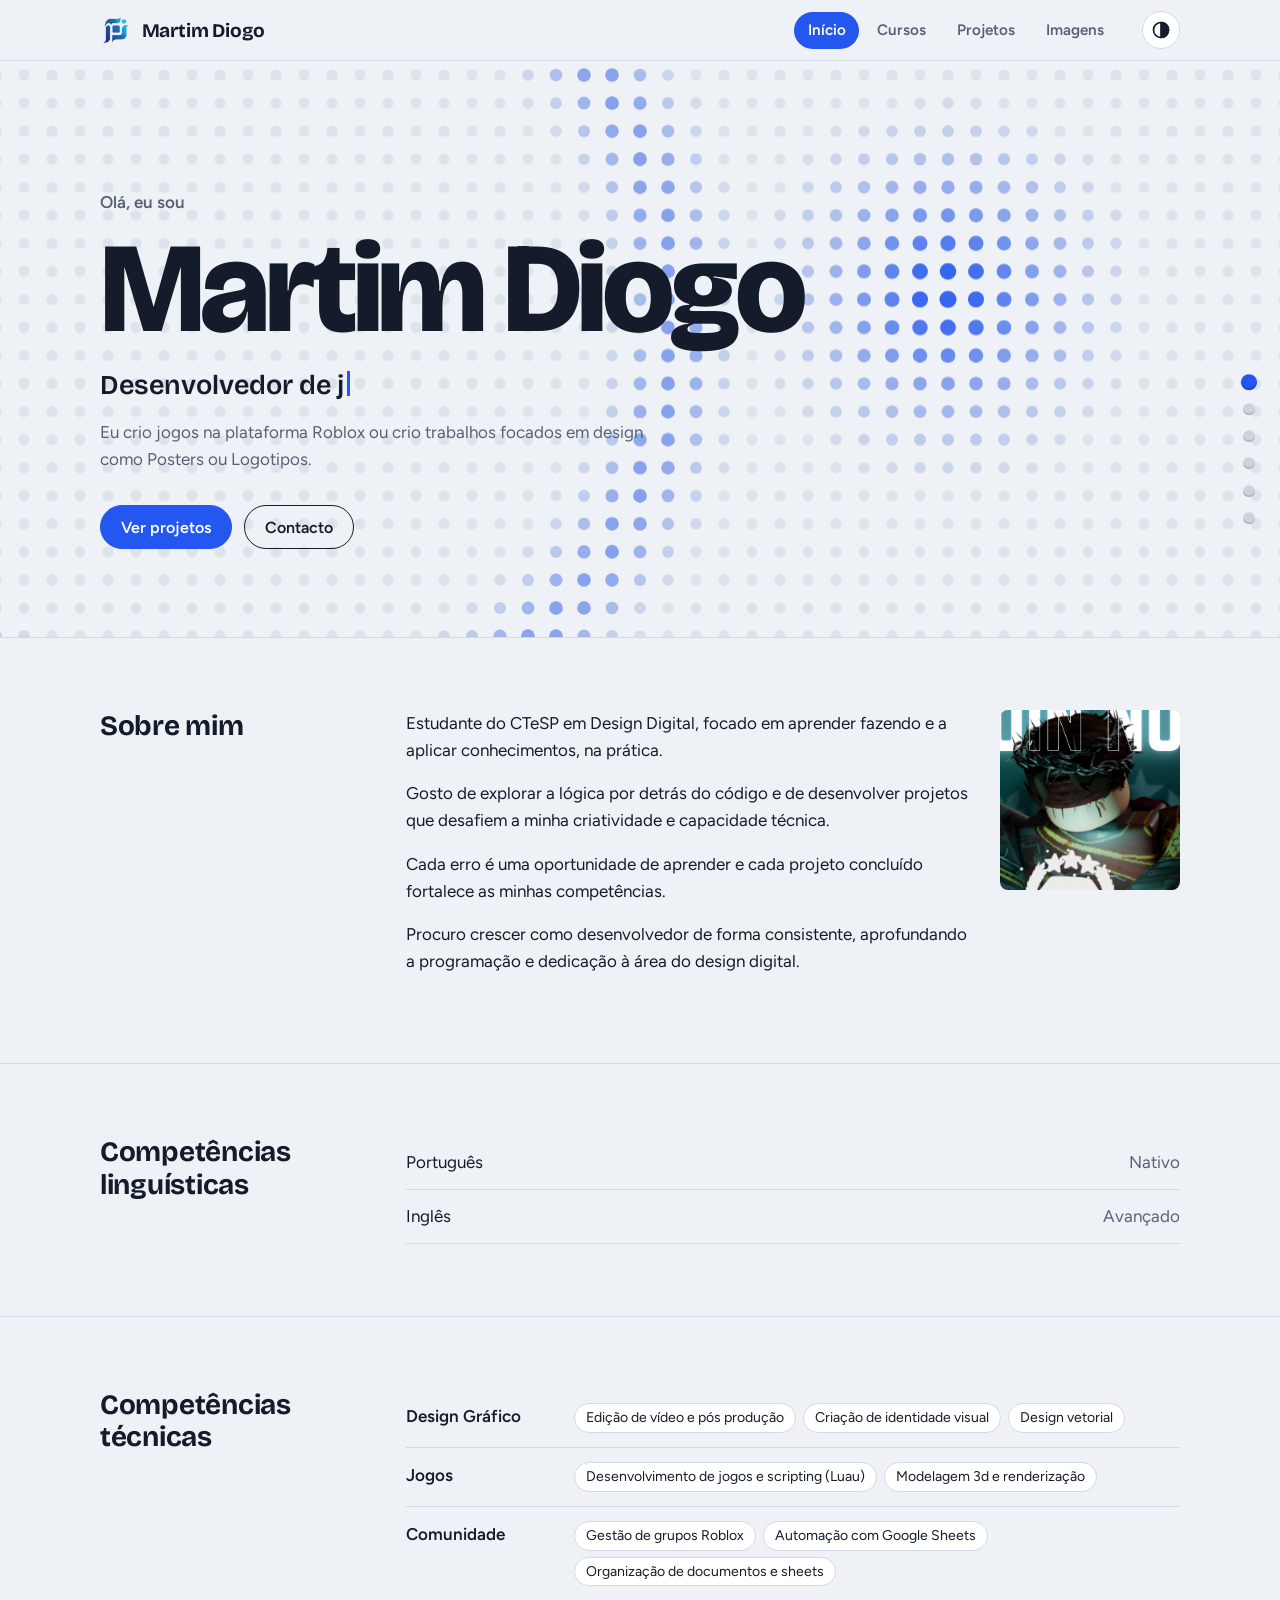
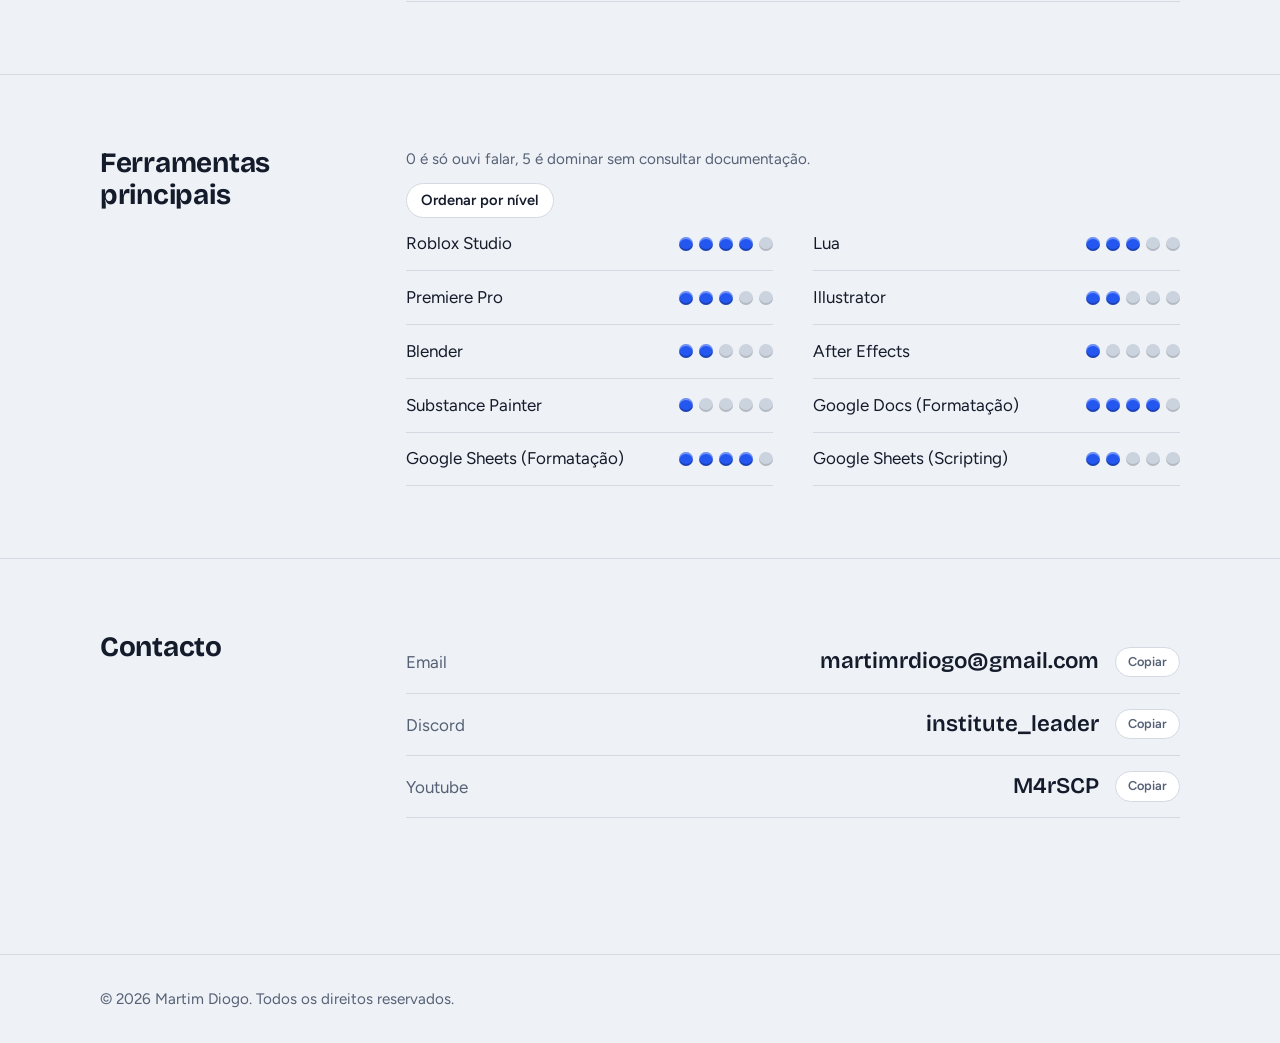
==== index.html @ 1d2f56a7 "first commit" ====
<!DOCTYPE html>
<html lang="pt-PT">
<head>
  <meta charset="utf-8">
  <meta name="viewport" content="width=device-width, initial-scale=1">
  <title>Início</title>
  <link rel="stylesheet" href="style.css?v=6">
  <link rel="stylesheet" href="extras.css?v=6">
  <!-- O conteúdo vive em config.js; app.js desenha a página. -->
  <script src="config.js?v=6"></script>
  <script src="app.js?v=6"></script>
  <script src="extras.js?v=6"></script>
</head>
<body data-page="inicio">
  <a class="saltar" href="#main">Saltar para o conteúdo</a>
  <header id="topo"></header>
  <main id="main" tabindex="-1"></main>
  <footer id="rodape"></footer>
  <noscript><p style="padding:2rem">Este site precisa de JavaScript para mostrar o conteúdo.</p></noscript>
</body>
</html>
---- style.css ----
/* ==========================================================================
   STYLE.CSS
   Para mudar o aspeto do site, edita só o bloco "1. TEMA" (cores, fontes,
   tamanhos). O resto usa essas variáveis.
   ========================================================================== */

@import url("https://fonts.googleapis.com/css2?family=Bricolage+Grotesque:opsz,wght@12..96,500..800&family=Figtree:wght@400..700&display=swap");


/* ---------- 1. TEMA ---------- */

:root {
  --fonte-titulo: "Bricolage Grotesque", "Segoe UI", system-ui, sans-serif;
  --fonte-texto:  "Figtree", system-ui, -apple-system, "Segoe UI", sans-serif;

  --bg:            #EEF1F5;   /* fundo da página */
  --superficie:    #FFFFFF;   /* cartões e painéis */
  --tinta:         #141B2B;   /* texto principal */
  --suave:         #566176;   /* texto secundário */
  --linha:         #D3DAE3;   /* bordas e divisórias */
  --destaque:      #2457F0;   /* cor principal (botões, studs, progresso) */
  --sobre-destaque:#FFFFFF;   /* texto em cima da cor principal */
  --stud-fundo:    #DDE3EB;   /* studs do fundo do topo */
  --stud-off:      #CBD3DE;   /* studs vazios */

  --raio: 8px;
  --largura: 1080px;
  --grelha-studs: 28px;       /* distância entre studs no topo da página inicial */

  color-scheme: light;
}

:root[data-theme="dark"] {
  --bg:            #0E1524;
  --superficie:    #16203A;
  --tinta:         #E8ECF4;
  --suave:         #9AA6BC;
  --linha:         #26324D;
  --destaque:      #6C8CFF;
  --sobre-destaque:#0E1524;
  --stud-fundo:    #17213A;
  --stud-off:      #2B3955;

  color-scheme: dark;
}


/* ---------- 2. BASE ---------- */

*, *::before, *::after { box-sizing: border-box; }

[hidden] { display: none !important; }

html { scroll-behavior: smooth; scroll-padding-top: 5rem; }

body {
  margin: 0;
  background: var(--bg);
  color: var(--tinta);
  font: 400 1.0625rem/1.6 var(--fonte-texto);
  -webkit-font-smoothing: antialiased;
}

body:has(dialog[open]) { overflow: hidden; }

a { color: inherit; }

:focus-visible {
  outline: 3px solid var(--destaque);
  outline-offset: 3px;
  border-radius: 4px;
}

h1, h2, h3 { font-family: var(--fonte-titulo); margin: 0; }

.container { width: min(100% - 2.5rem, var(--largura)); margin-inline: auto; }

.so-leitor {
  position: absolute; width: 1px; height: 1px; overflow: hidden;
  clip-path: inset(50%); white-space: nowrap;
}

.saltar {
  position: absolute; left: 1rem; top: -4rem; z-index: 50;
  background: var(--destaque); color: var(--sobre-destaque);
  padding: .6rem 1rem; border-radius: var(--raio); text-decoration: none; font-weight: 600;
}
.saltar:focus { top: 1rem; }

@media (prefers-reduced-motion: reduce) {
  html { scroll-behavior: auto; }
  *, *::before, *::after { transition: none !important; animation: none !important; }
}


/* ---------- 3. TOPO E RODAPÉ ---------- */

.topo {
  position: sticky; top: 0; z-index: 20;
  background: color-mix(in srgb, var(--bg) 88%, transparent);
  -webkit-backdrop-filter: blur(10px); backdrop-filter: blur(10px);
  border-bottom: 1px solid var(--linha);
}

.topo .container {
  display: flex; align-items: center; flex-wrap: wrap;
  gap: .5rem 1.5rem; padding-block: .7rem;
}

.marca {
  display: flex; align-items: center; gap: .6rem;
  text-decoration: none; font: 700 1.2rem var(--fonte-titulo); letter-spacing: -.01em;
}
.marca img { display: block; height: 32px; width: auto; }

.nav { display: flex; flex-wrap: wrap; gap: .25rem; margin-left: auto; }

.nav a {
  padding: .4rem .85rem; border-radius: 999px; text-decoration: none;
  font-weight: 600; font-size: .95rem; color: var(--suave);
}
.nav a:hover { color: var(--tinta); background: var(--superficie); }
.nav a[aria-current="page"] { background: var(--destaque); color: var(--sobre-destaque); }

.btn-tema {
  display: grid; place-items: center; width: 38px; height: 38px;
  border: 1.5px solid var(--linha); border-radius: 50%;
  background: var(--superficie); color: var(--tinta); cursor: pointer;
}
.btn-tema:hover { border-color: var(--destaque); }

.rodape {
  margin-top: 4rem; padding-block: 2rem;
  border-top: 1px solid var(--linha); color: var(--suave); font-size: .95rem;
}

.icone { display: inline-grid; place-items: center; line-height: 0; }


/* ---------- 4. BOTÕES, ETIQUETAS, ESTADOS ---------- */

.btn {
  display: inline-block; padding: .7rem 1.25rem; border-radius: 999px;
  border: 1.5px solid var(--tinta); background: transparent; color: var(--tinta);
  font: 600 1rem var(--fonte-texto); text-decoration: none; cursor: pointer;
}
.btn:hover { background: var(--tinta); color: var(--bg); }
.btn-principal { background: var(--destaque); border-color: var(--destaque); color: var(--sobre-destaque); }
.btn-principal:hover { background: var(--destaque); color: var(--sobre-destaque); filter: brightness(1.1); }

.etiqueta {
  display: inline-block; padding: .15rem .7rem; border: 1px solid var(--linha);
  border-radius: 999px; background: var(--superficie); font-size: .88rem;
}

.etiquetas { display: flex; flex-wrap: wrap; gap: .4rem; margin: 0; padding: 0; list-style: none; }

.estado {
  display: inline-flex; align-items: center; gap: .45rem;
  padding: .15rem .7rem; border: 1px solid var(--linha); border-radius: 999px;
  background: var(--superficie); font-size: .85rem; font-weight: 600; white-space: nowrap;
}
.estado::before {
  content: ""; width: .6rem; height: .6rem; border-radius: 50%;
  background: var(--cor, var(--suave));
}


/* ---------- 5. STUDS (níveis 0-5) ---------- */

.studs { display: inline-flex; gap: 6px; }

.stud {
  width: 14px; height: 14px; border-radius: 50%;
  background: var(--stud-off);
  box-shadow: inset 0 -2px 0 rgba(0, 0, 0, .12);
}
.stud.on {
  background: var(--destaque);
  box-shadow: inset 0 -2px 0 rgba(0, 0, 0, .25), inset 0 2px 0 rgba(255, 255, 255, .35);
}


/* ---------- 6. PÁGINA INICIAL ---------- */

.hero {
  position: relative; isolation: isolate; overflow: hidden;
  padding-block: clamp(4rem, 12vw, 8rem) clamp(3rem, 8vw, 5.5rem);
}

.hero::before,
.hero::after {
  content: ""; position: absolute; inset: 0; z-index: -1;
  background-size: var(--grelha-studs) var(--grelha-studs);
  background-position: center top;
}
.hero::before {
  background-image: radial-gradient(circle, var(--stud-fundo) 0 6px, transparent 6.5px);
}
/* Os studs acendem à volta do rato. Em ecrãs táteis ficam no ponto de repouso. */
.hero::after {
  background-image: radial-gradient(circle, var(--destaque) 0 6px, transparent 6.5px);
  -webkit-mask-image: radial-gradient(circle 200px at var(--mx, 74%) var(--my, 40%), rgba(0,0,0,.9), transparent);
          mask-image: radial-gradient(circle 200px at var(--mx, 74%) var(--my, 40%), rgba(0,0,0,.9), transparent);
}

.hero-saudacao { margin: 0 0 .75rem; color: var(--suave); font-weight: 600; }

.hero-nome {
  font-weight: 800; font-size: clamp(3.2rem, 11vw, 8rem);
  line-height: .95; letter-spacing: -.04em; overflow-wrap: anywhere;
}

.hero-funcao { margin: 1.1rem 0 0; font: 600 clamp(1.2rem, 2.6vw, 1.7rem)/1.25 var(--fonte-titulo); }
.hero-resumo { margin: 1rem 0 0; max-width: 52ch; color: var(--suave); }
.hero-acoes  { display: flex; flex-wrap: wrap; gap: .75rem; margin-top: 2rem; }

.secao { padding-block: clamp(2.5rem, 6vw, 4.5rem); border-top: 1px solid var(--linha); }

.secao-grelha {
  display: grid; grid-template-columns: minmax(0, 1fr) minmax(0, 3fr); gap: 1.25rem 3rem;
}
@media (max-width: 760px) { .secao-grelha { grid-template-columns: 1fr; } }

.secao h2 { font-size: clamp(1.35rem, 2.5vw, 1.75rem); line-height: 1.15; letter-spacing: -.01em; }

.sobre { display: grid; grid-template-columns: minmax(0, 1fr) auto; gap: 2rem; align-items: start; }
.sobre p { margin: 0 0 1rem; max-width: 62ch; }
.sobre img { width: 180px; height: 180px; object-fit: cover; border-radius: var(--raio); }
@media (max-width: 560px) { .sobre { grid-template-columns: 1fr; } }

.linhas { list-style: none; margin: 0; padding: 0; }
.linhas li {
  display: flex; justify-content: space-between; align-items: center; gap: 1rem;
  padding: .8rem 0; border-bottom: 1px solid var(--linha);
}
.linhas.duas {
  display: grid; grid-template-columns: repeat(auto-fit, minmax(260px, 1fr)); column-gap: 2.5rem;
}
.linhas .nivel-texto { color: var(--suave); }

.legenda { margin: 0 0 .75rem; color: var(--suave); font-size: .95rem; }

.grupos { margin: 0; }
.grupo {
  display: grid; grid-template-columns: 9rem minmax(0, 1fr); gap: .5rem 1.5rem;
  padding: .9rem 0; border-bottom: 1px solid var(--linha);
}
.grupo dt { font-weight: 600; }
.grupo dd { margin: 0; }
@media (max-width: 560px) { .grupo { grid-template-columns: 1fr; } }

.contactos { list-style: none; margin: 0; padding: 0; }
.contactos li { border-bottom: 1px solid var(--linha); }
.contacto-item {
  display: flex; flex-wrap: wrap; justify-content: space-between; align-items: baseline;
  gap: .25rem 1rem; padding: 1rem 0; text-decoration: none;
}
.contacto-item .rotulo { color: var(--suave); }
.contacto-item .valor  { font: 600 clamp(1.1rem, 2.4vw, 1.4rem) var(--fonte-titulo); overflow-wrap: anywhere; }
a.contacto-item:hover .valor { color: var(--destaque); text-decoration: underline; text-underline-offset: 4px; }


/* ---------- 7. PÁGINAS INTERNAS ---------- */

.pagina-topo { padding-block: clamp(2.5rem, 7vw, 4.5rem) 1.5rem; }
.pagina-topo h1 { font-weight: 800; font-size: clamp(2.4rem, 7vw, 4.2rem); line-height: 1; letter-spacing: -.035em; }
.pagina-topo .intro { margin: 1rem 0 0; max-width: 58ch; color: var(--suave); }

.conteudo { display: grid; gap: 1.5rem; }

.filtros { display: flex; flex-wrap: wrap; gap: .5rem; }
.filtro {
  padding: .45rem .9rem; border-radius: 999px; border: 1.5px solid var(--linha);
  background: var(--superficie); color: var(--tinta);
  font: 600 .92rem var(--fonte-texto); cursor: pointer;
}
.filtro:hover { border-color: var(--destaque); }
.filtro[aria-pressed="true"] { background: var(--destaque); border-color: var(--destaque); color: var(--sobre-destaque); }
.filtro .contagem { margin-left: .4rem; font-weight: 500; opacity: .75; }

.barra-ferramentas { display: flex; flex-wrap: wrap; gap: .75rem 1.5rem; align-items: center; justify-content: space-between; }

.pesquisa {
  min-width: 220px; padding: .5rem 1rem; border-radius: 999px;
  border: 1.5px solid var(--linha); background: var(--superficie); color: var(--tinta);
  font: 400 .95rem var(--fonte-texto);
}

.vazio {
  margin: 0; padding: 2rem; border: 1.5px dashed var(--linha);
  border-radius: var(--raio); color: var(--suave); text-align: center;
}

/* Barra de progresso */
.barra { height: 10px; border-radius: 999px; background: var(--stud-off); overflow: hidden; }
.barra > span {
  display: block; height: 100%; width: var(--p, 0%);
  background: var(--destaque); border-radius: 999px; transition: width .9s cubic-bezier(.2, .7, .2, 1);
}

.geral { max-width: 520px; }
.geral-topo { display: flex; justify-content: space-between; margin-bottom: .4rem; font-weight: 600; }

/* Cursos */
.lista-cursos { display: grid; gap: 1rem; }

.curso {
  padding: 1.25rem 1.4rem; background: var(--superficie);
  border: 1px solid var(--linha); border-radius: var(--raio);
}
.curso-topo { display: flex; flex-wrap: wrap; justify-content: space-between; align-items: flex-start; gap: .5rem 1rem; }
.curso h3 { font-size: 1.3rem; line-height: 1.2; letter-spacing: -.01em; }
.curso .meta { margin: .2rem 0 0; color: var(--suave); font-size: .95rem; }
.curso .meta span + span { margin-left: 1rem; }

.progresso { display: flex; align-items: center; gap: 1rem; margin-top: 1rem; }
.progresso .barra { flex: 1; }
.progresso .pct { min-width: 3.2rem; text-align: right; font-weight: 700; font-variant-numeric: tabular-nums; }

.curso .notas { margin: .9rem 0 0; color: var(--suave); }
.curso summary { margin-top: .9rem; font-weight: 600; cursor: pointer; }
.curso .certificado { display: inline-block; margin-top: .9rem; font-weight: 600; }

.modulos {
  list-style: none; margin: .8rem 0 0; padding: 0; display: grid; gap: .45rem;
  grid-template-columns: repeat(auto-fill, minmax(240px, 1fr));
}
.modulos li { display: flex; align-items: center; gap: .6rem; color: var(--suave); }
.modulos li::before {
  content: ""; flex: none; width: 1rem; height: 1rem; border-radius: 50%;
  border: 2px solid var(--stud-off);
}
.modulos li.feito { color: var(--tinta); }
.modulos li.feito::before { background: var(--destaque); border-color: var(--destaque); }

/* Imagem em falta */
.ph {
  display: grid; place-content: center; gap: .25rem; width: 100%; min-height: 160px;
  padding: 1rem; text-align: center; color: var(--suave); font-size: .85rem;
  background-color: var(--stud-fundo);
  background-image: radial-gradient(circle, var(--stud-off) 0 3px, transparent 3.5px);
  background-size: 18px 18px;
}
.ph code { font-size: .8rem; overflow-wrap: anywhere; }

/* Projetos */
.grelha-cartoes { display: grid; gap: 1.25rem; grid-template-columns: repeat(auto-fill, minmax(300px, 1fr)); }

.cartao {
  position: relative; display: flex; flex-direction: column; overflow: hidden;
  background: var(--superficie); border: 1px solid var(--linha); border-radius: var(--raio);
}
.cartao:hover { border-color: var(--destaque); }
.cartao-img { aspect-ratio: 16 / 10; background: var(--stud-fundo); overflow: hidden; }
.cartao-img img, .cartao-img .ph { display: block; width: 100%; height: 100%; object-fit: cover; }
.cartao-corpo { display: flex; flex: 1; flex-direction: column; gap: .7rem; padding: 1.1rem 1.2rem 1.3rem; }
.cartao h3 { font-size: 1.25rem; line-height: 1.2; letter-spacing: -.01em; }
.cartao p { margin: 0; color: var(--suave); }
.cartao .etiquetas { margin-top: auto; }

.cartao-abrir {
  padding: 0; border: 0; background: none; color: inherit; font: inherit; text-align: left; cursor: pointer;
}
.cartao-abrir::after { content: ""; position: absolute; inset: 0; }

/* Galeria */
.mosaico { columns: 3 260px; column-gap: 1rem; }

.mosaico-item {
  position: relative; display: block; width: 100%; margin: 0 0 1rem; padding: 0;
  border: 0; border-radius: var(--raio); overflow: hidden;
  background: var(--stud-fundo); cursor: zoom-in; break-inside: avoid;
}
.mosaico-item img, .mosaico-item video { display: block; width: 100%; height: auto; }
.mosaico-item .ph { aspect-ratio: 4 / 3; }

.mosaico-legenda {
  position: absolute; inset: auto 0 0 0; padding: 2rem 1rem .8rem;
  background: linear-gradient(transparent, rgba(8, 12, 24, .78));
  color: #fff; font-weight: 600; text-align: left;
  opacity: 0; transition: opacity .2s;
}
.mosaico-item:hover .mosaico-legenda,
.mosaico-item:focus-visible .mosaico-legenda { opacity: 1; }

.selo-video {
  position: absolute; top: .6rem; left: .6rem; display: flex; align-items: center; gap: .3rem;
  padding: .2rem .6rem .2rem .45rem; border-radius: 999px;
  background: rgba(8, 12, 24, .75); color: #fff; font-size: .8rem; font-weight: 600;
}


/* ---------- 8. DIÁLOGOS (projeto e lightbox) ---------- */

dialog::backdrop { background: rgba(8, 12, 24, .82); }

dialog.projeto {
  width: min(960px, calc(100% - 2rem)); max-height: calc(100dvh - 2rem);
  padding: 0; border: 0; border-radius: 12px; overflow: auto;
  background: var(--superficie); color: var(--tinta);
}

.proj-corpo { display: grid; gap: 1.1rem; padding: 1.4rem; }
.proj-cab { display: flex; justify-content: space-between; align-items: flex-start; gap: 1rem; }
.proj-cab h2 { font-size: clamp(1.5rem, 4vw, 2.1rem); line-height: 1.1; letter-spacing: -.02em; }
.proj-cab .estado { margin-top: .6rem; }
.proj-corpo p { margin: 0; max-width: 66ch; }
.proj-links { display: flex; flex-wrap: wrap; gap: .6rem; }

.palco {
  display: grid; place-items: center; aspect-ratio: 16 / 9;
  background: var(--stud-fundo); border-radius: var(--raio); overflow: hidden;
}
.palco .ph { height: 100%; }
.palco img, .palco video { width: 100%; height: 100%; object-fit: contain; display: block; background: #000; }

.miniaturas { display: flex; flex-wrap: wrap; gap: .5rem; }
.miniatura {
  position: relative; width: 84px; height: 56px; padding: 0; overflow: hidden;
  border: 2px solid transparent; border-radius: 6px; background: var(--stud-fundo); cursor: pointer;
}
.miniatura[aria-current="true"] { border-color: var(--destaque); }
.miniatura img { width: 100%; height: 100%; object-fit: cover; display: block; }
.miniatura .ph { min-height: 0; height: 100%; padding: 0; }
.miniatura .ph > * { display: none; }
.miniatura .icone { position: absolute; inset: 0; color: #fff; background: rgba(8, 12, 24, .55); }

.dlg-fechar, .lb-nav {
  display: grid; place-items: center; width: 44px; height: 44px; flex: none;
  border: 0; border-radius: 50%; cursor: pointer;
}
.dlg-fechar { background: var(--bg); color: var(--tinta); }
.dlg-fechar:hover { background: var(--linha); }

dialog.lightbox {
  width: 100vw; height: 100dvh; max-width: none; max-height: none;
  padding: 0; border: 0; overflow: hidden; background: rgba(8, 12, 24, .94); color: #fff;
}
dialog.lightbox[open] { display: flex; align-items: center; justify-content: center; }

.lightbox .lb-fechar { position: absolute; top: 1rem; right: 1rem; z-index: 2; }
.lightbox .dlg-fechar, .lb-nav { background: rgba(255, 255, 255, .14); color: #fff; }
.lightbox .dlg-fechar:hover, .lb-nav:hover { background: rgba(255, 255, 255, .28); }

.lb-nav { position: absolute; top: 50%; translate: 0 -50%; z-index: 2; }
.lb-ant { left: 1rem; }
.lb-seg { right: 1rem; }

.lb-fig {
  display: flex; flex-direction: column; align-items: center; gap: .75rem;
  max-width: min(1200px, calc(100% - 8rem)); margin: 0;
}
.lb-palco img, .lb-palco video {
  display: block; max-width: 100%; max-height: calc(100dvh - 9rem);
  object-fit: contain; border-radius: 4px;
}
.lb-palco .ph {
  min-width: min(480px, 80vw); min-height: 260px; color: #cfd6e4; background-color: #1b2540;
  background-image: radial-gradient(circle, #2a3558 0 3px, transparent 3.5px);
}

.lb-fig figcaption { display: grid; gap: .15rem; text-align: center; }
.lb-fig figcaption span { color: #c3cbdb; font-size: .95rem; }
.lb-fig .lb-contador { font-size: .85rem; font-variant-numeric: tabular-nums; }

@media (max-width: 600px) {
  .lb-fig { max-width: calc(100% - 1rem); }
  .lb-nav { top: auto; bottom: 1.2rem; translate: none; }
  .lb-palco img, .lb-palco video { max-height: calc(100dvh - 13rem); }
}
---- extras.css ----
/* ==========================================================================
   EXTRAS.CSS — estilos dos efeitos do extras.js (carregado depois do style.css).
   Usa as cores do tema (--destaque, --tinta, --bg...), por isso acompanha o
   tema claro/escuro. Os tempos das animações estão junto de cada regra.
   Com "reduzir movimento" ativo no sistema, o style.css já desliga as animações.
   ========================================================================== */

:root { --extras-css: 6; }                      /* versão deste ficheiro (a página diagnostico.html lê-a) */

/* ---------- Transições entre páginas (Chrome, Edge, Safari recentes) ---------- */

@view-transition { navigation: auto; }

.topo { view-transition-name: topo; }          /* o menu fica parado enquanto a página muda */

::view-transition-old(root) { animation: .2s ease both vt-sai; }
::view-transition-new(root) { animation: .3s ease both vt-entra; }

@keyframes vt-sai    { to   { opacity: 0; } }
@keyframes vt-entra  { from { opacity: 0; transform: translateY(8px); } }

/* Troca de tema: o círculo é desenhado pelo app.js */
.tema-vt::view-transition-old(root),
.tema-vt::view-transition-new(root) { animation: none; mix-blend-mode: normal; }
.tema-vt::view-transition-new(root) { z-index: 1; }
.tema-vt .topo { view-transition-name: none; }

@media (prefers-reduced-motion: reduce) {
  @view-transition { navigation: none; }
}


/* ---------- Animações partilhadas ---------- */

@keyframes sobe { from { opacity: 0; transform: translateY(14px); } }
@keyframes fade { from { opacity: 0; } }


/* ---------- Scroll: barra de progresso, botão ↑, aviso ---------- */

.scroll-barra {
  position: fixed; inset: 0 0 auto 0; height: 3px; z-index: 60;
  background: var(--destaque); transform: scaleX(0); transform-origin: 0 50%;
  pointer-events: none;
}

.btn-topo {
  position: fixed; right: 1rem; bottom: 1rem; z-index: 50;
  width: 2.75rem; height: 2.75rem; border: 0; border-radius: 50%;
  background: var(--tinta); color: var(--bg); font-size: 1.2rem; cursor: pointer;
  opacity: 0; transform: translateY(12px); pointer-events: none;
  transition: opacity .25s, transform .25s;
}
.btn-topo.on { opacity: 1; transform: none; pointer-events: auto; }
.btn-topo:hover { background: var(--destaque); color: var(--sobre-destaque); }

.toast {
  position: fixed; left: 50%; bottom: 1.5rem; z-index: 200;
  transform: translate(-50%, 20px); padding: .6rem 1rem; border-radius: .6rem;
  background: var(--tinta); color: var(--bg);
  opacity: 0; pointer-events: none; transition: opacity .25s, transform .25s;
}
.toast.on { opacity: 1; transform: translate(-50%, 0); }


/* ---------- Revelar ao rolar ---------- */

.rv {
  opacity: 0; transform: translateY(18px);
  transition: opacity .5s ease var(--atraso, 0ms), transform .5s ease var(--atraso, 0ms);
}
.rv.rv-in { opacity: 1; transform: none; }

/* Itens que entram em cascata ao mudar de filtro */
.entra { animation: sobe .45s cubic-bezier(.2, .8, .2, 1) backwards; animation-delay: calc(var(--i, 0) * 45ms); }


/* ---------- Topo da página inicial ---------- */

/* O canvas substitui o padrão de studs em CSS */
.hero-canvas { position: absolute; inset: 0; z-index: -1; display: block; width: 100%; height: 100%; }
.hero.tem-canvas::before, .hero.tem-canvas::after { display: none; }

/* Função que se escreve sozinha */
.hero-funcao { min-height: 1.3em; }
.tipo-cursor {
  display: inline-block; width: 3px; height: .95em; margin-left: 3px;
  vertical-align: -.1em; background: var(--destaque);
  animation: piscar 1s steps(1) infinite;
}
@keyframes piscar { 50% { opacity: 0; } }

/* Letras do nome */
.palavra { display: inline-block; white-space: nowrap; }   /* a palavra não parte a meio */
.hero-nome .letra {
  display: inline-block;
  animation: letra-entra .8s cubic-bezier(.2, .9, .2, 1) backwards;
  animation-delay: calc(var(--i, 0) * 45ms);
  transition: transform .4s cubic-bezier(.3, 1.7, .5, 1), color .35s ease var(--d, 0ms);
}
@keyframes letra-entra { from { opacity: 0; transform: translateY(.5em) rotate(4deg); } }

@media (hover: hover) {
  .hero-nome .letra:hover { transform: translateY(-.07em) rotate(-3deg); }
}

/* Letras dos restantes títulos (secções, páginas, menu): as mesmas animações do nome do topo.
   As cores de cada letra são aplicadas pelo extras.js (estilo inline). */
.letra-t { display: inline-block; transition: transform .4s cubic-bezier(.3, 1.7, .5, 1); }

@media (hover: hover) {
  .letra-t:hover { transform: translateY(-.07em) rotate(-3deg); }
}

/* Entrada: as letras caem em cascata quando o título aparece no ecrã */
.titulo-anim:not(.titulo-in) .letra-t { opacity: 0; }
.titulo-in .letra-t {
  animation: letra-entra .8s cubic-bezier(.2, .9, .2, 1) backwards;
  animation-delay: calc(var(--i, 0) * 45ms);
}


/* ---------- Índice lateral (página inicial) ---------- */

.indice {
  position: fixed; right: 1.25rem; top: 50%; z-index: 30; transform: translateY(-50%);
  display: none; flex-direction: column; gap: .35rem; align-items: flex-end;
  pointer-events: none;                        /* só os pontos recebem cliques, nunca a área à volta */
}
@media (min-width: 1200px) { .indice { display: flex; } }

.indice-ponto { position: relative; display: block; padding: .3rem; pointer-events: auto; text-decoration: none; }

/* A etiqueta flutua à esquerda do ponto: invisível, não ocupa espaço nem apanha cliques */
.indice-rotulo {
  position: absolute; right: 100%; top: 50%; margin-right: .3rem;
  padding: .15rem .6rem; border-radius: 999px;
  background: var(--tinta); color: var(--bg); font-size: .85rem; font-weight: 600; white-space: nowrap;
  opacity: 0; transform: translate(6px, -50%); pointer-events: none; transition: opacity .2s, transform .2s;
}
.indice-bola {
  display: block; width: 12px; height: 12px; border-radius: 50%;
  background: var(--stud-off); box-shadow: inset 0 -2px 0 rgba(0, 0, 0, .12);
  transition: background .25s, transform .25s cubic-bezier(.3, 1.6, .5, 1);
}
.indice-ponto:hover .indice-rotulo,
.indice-ponto:focus-visible .indice-rotulo { opacity: 1; transform: translate(0, -50%); }
.indice-ponto:hover .indice-bola { transform: scale(1.25); }
.indice-ponto[aria-current="true"] .indice-bola { background: var(--destaque); transform: scale(1.35); }


/* ---------- Studs dos níveis ---------- */

.stud { transition: transform .25s cubic-bezier(.3, 1.6, .5, 1) calc(var(--i, 0) * 35ms); }
@media (hover: hover) {
  .linhas li:hover .stud.on { transform: translateY(-3px); }
}

/* Entrada: acendem um a um quando a lista aparece (só "backwards": depois o hover continua a funcionar) */
.studs-anim:not(.studs-in) .stud.on { transform: scale(.2); opacity: .25; }
.studs-in .stud.on {
  animation: stud-pop .55s cubic-bezier(.3, 1.6, .5, 1) backwards;
  animation-delay: calc(var(--g, 0) * 60ms + var(--i, 0) * 60ms);
}
@keyframes stud-pop { from { transform: scale(.2); opacity: .25; } }


/* ---------- Cartões: luz que segue o rato e inclinação ---------- */

.cartao, .curso { position: relative; }

/* ":not(.rv)": enquanto o cartão está a "aparecer ao rolar", manda a animação de entrada */
.cartao:not(.rv) {
  transform: perspective(900px) rotateX(var(--rx, 0deg)) rotateY(var(--ry, 0deg));
  transition: transform .18s ease-out, border-color .2s;
}

.cartao::before, .curso::before {
  content: ""; position: absolute; inset: 0; z-index: 1; pointer-events: none;
  background: radial-gradient(260px circle at var(--mx, 50%) var(--my, 50%),
              color-mix(in srgb, var(--destaque) 16%, transparent), transparent 70%);
  opacity: 0; transition: opacity .25s;
}
.cartao:hover::before, .curso:hover::before { opacity: 1; }

.cartao-img img { transition: transform .6s cubic-bezier(.2, .8, .2, 1); }
.cartao:hover .cartao-img img { transform: scale(1.06); }

.mosaico-item img, .mosaico-item video { transition: transform .6s cubic-bezier(.2, .8, .2, 1); }
.mosaico-item:hover img, .mosaico-item:focus-visible img { transform: scale(1.05); }


/* ---------- Cursos ---------- */

.curso details[open] .modulos li {
  animation: sobe .35s cubic-bezier(.2, .8, .2, 1) backwards;
  animation-delay: calc(min(var(--i, 0), 14) * 25ms);
}
.curso .notas p { margin: 0 0 .5rem; }
.ler-mais { padding: 0; border: 0; background: none; color: var(--destaque); font: inherit; font-weight: 600; text-decoration: underline; cursor: pointer; }


/* ---------- Contactos: botão copiar ---------- */

/* O botão fica ao lado do contacto (na mesma linha), nunca por cima do texto */
.contactos li { display: flex; align-items: center; gap: 1rem; }
.contactos li > .contacto-item { flex: 1; min-width: 0; }
.copiar {
  flex: none; padding: .25rem .75rem;
  border: 1px solid var(--linha); border-radius: 999px; background: var(--superficie); color: var(--suave);
  font: inherit; font-size: .8rem; font-weight: 600; cursor: pointer;
  transition: color .2s, border-color .2s, background .2s;
}
.copiar:hover, .copiar:focus-visible { color: var(--sobre-destaque); background: var(--destaque); border-color: var(--destaque); }


/* ---------- Diálogos: animação de abertura ---------- */

dialog[open] { animation: dlg-entra .28s cubic-bezier(.2, .8, .2, 1); }
dialog[open]::backdrop { animation: fade .25s ease; }
dialog.lightbox[open] { animation: fade .25s ease; }
@keyframes dlg-entra { from { opacity: 0; transform: translateY(14px) scale(.97); } }


/* ---------- Lightbox ---------- */

.lb-ferramentas { position: absolute; top: 1rem; left: 1rem; z-index: 2; display: flex; gap: .5rem; }

.lb-palco { touch-action: pan-y; overflow: hidden; }
.lb-palco > * { animation: fade .3s ease; }
.lb-palco.lb-dir > * { animation: lb-dir .35s cubic-bezier(.2, .8, .2, 1); }
.lb-palco.lb-esq > * { animation: lb-esq .35s cubic-bezier(.2, .8, .2, 1); }
@keyframes lb-dir { from { opacity: 0; transform: translateX(48px); } }
@keyframes lb-esq { from { opacity: 0; transform: translateX(-48px); } }

.lb-palco img { cursor: zoom-in; transition: transform .25s ease; }
.lb-palco img.zoom { transform: scale(2.2); cursor: zoom-out; }
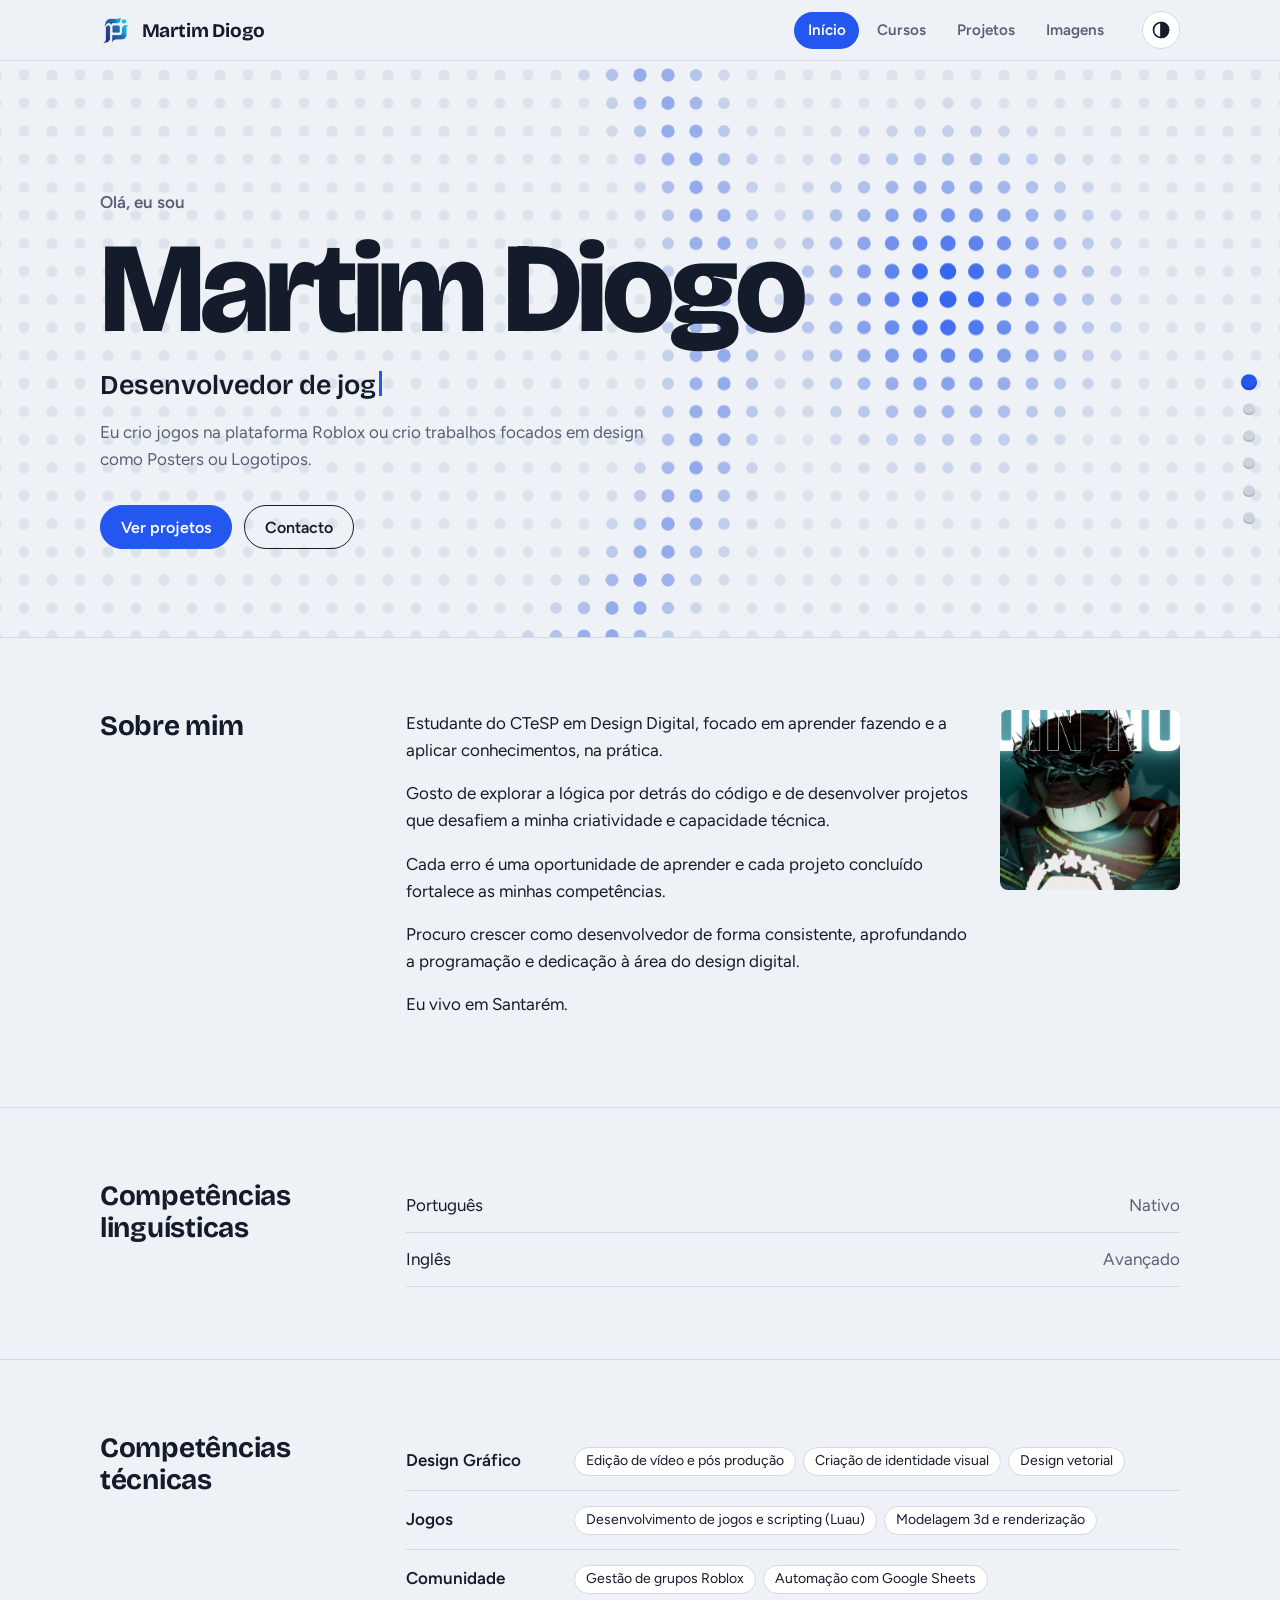
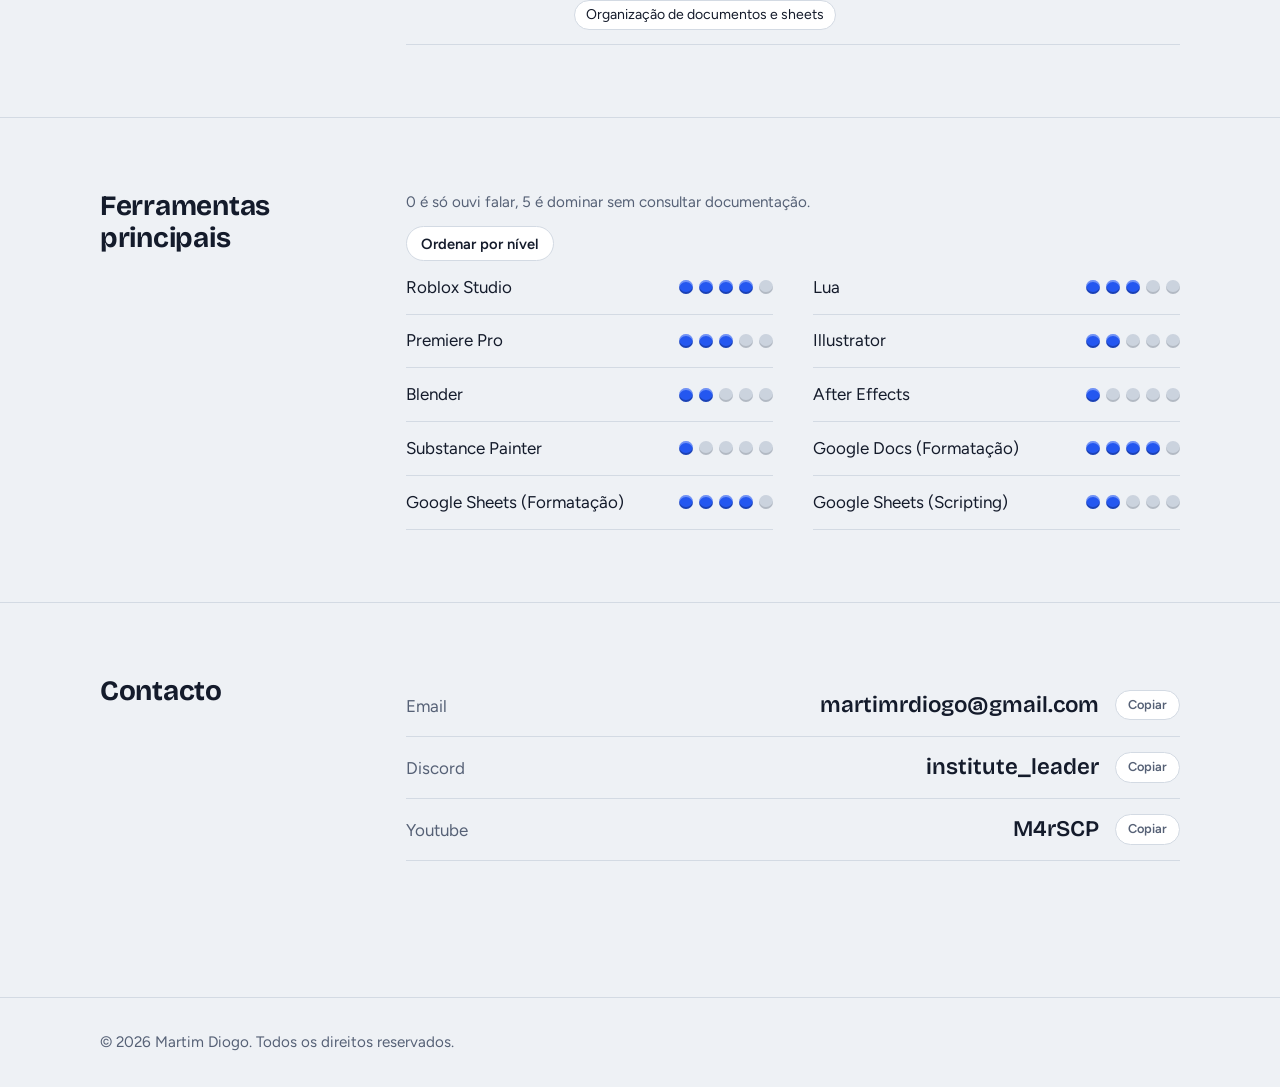
==== commit d55d5d46: "PDF + Otimização de Imagens" ====
--- a/index.html
+++ b/index.html
@@ -4,12 +4,12 @@
   <meta charset="utf-8">
   <meta name="viewport" content="width=device-width, initial-scale=1">
   <title>Início</title>
-  <link rel="stylesheet" href="style.css?v=6">
-  <link rel="stylesheet" href="extras.css?v=6">
+  <link rel="stylesheet" href="style.css?v=7">
+  <link rel="stylesheet" href="extras.css?v=7">
   <!-- O conteúdo vive em config.js; app.js desenha a página. -->
-  <script src="config.js?v=6"></script>
-  <script src="app.js?v=6"></script>
-  <script src="extras.js?v=6"></script>
+  <script src="config.js?v=7"></script>
+  <script src="app.js?v=7"></script>
+  <script src="extras.js?v=7"></script>
 </head>
 <body data-page="inicio">
   <a class="saltar" href="#main">Saltar para o conteúdo</a>
--- a/style.css
+++ b/style.css
@@ -468,4 +468,37 @@
   .lb-fig { max-width: calc(100% - 1rem); }
   .lb-nav { top: auto; bottom: 1.2rem; translate: none; }
   .lb-palco img, .lb-palco video { max-height: calc(100dvh - 13rem); }
+}
+
+
+/* ---------- 9. PDFs ---------- */
+
+/* Cartão de um PDF na galeria (quando não há miniatura) */
+.pdf-capa {
+  display: grid; place-content: center; justify-items: center; gap: .75rem;
+  aspect-ratio: 3 / 4; padding: 1.25rem; text-align: center;
+  background: var(--superficie); border: 1px solid var(--linha); border-radius: var(--raio);
+  color: var(--suave); font-weight: 600; line-height: 1.3;
+}
+.pdf-capa .icone { color: var(--destaque); }
+
+/* Visualizador: iframe do navegador + botões */
+.pdf { display: flex; flex-direction: column; align-items: center; gap: .75rem; width: 100%; }
+.pdf-quadro { display: block; width: 100%; border: 0; border-radius: var(--raio); background: #fff; }
+.pdf-acoes { display: flex; flex-wrap: wrap; justify-content: center; gap: .6rem; }
+
+/* No lightbox */
+.lb-palco .pdf { width: min(1000px, calc(100vw - 9rem)); }
+.lb-palco .pdf-quadro { height: calc(100dvh - 14rem); }
+.lightbox .pdf-acoes .btn:not(.btn-principal) { border-color: #fff; color: #fff; }
+.lightbox .pdf-acoes .btn:not(.btn-principal):hover { background: #fff; color: #141B2B; }
+
+/* No painel de um projeto (caixa 16:9) */
+.palco .pdf { height: 100%; gap: .5rem; padding: .5rem; }
+.palco .pdf-quadro { flex: 1; min-height: 0; }
+.palco .pdf-acoes .btn { padding: .4rem .9rem; font-size: .9rem; }
+
+@media (max-width: 600px) {
+  .lb-palco .pdf { width: calc(100vw - 1.5rem); }
+  .lb-palco .pdf-quadro { height: calc(100dvh - 17rem); }
 }
--- a/extras.css
+++ b/extras.css
@@ -5,7 +5,7 @@
    Com "reduzir movimento" ativo no sistema, o style.css já desliga as animações.
    ========================================================================== */
 
-:root { --extras-css: 6; }                      /* versão deste ficheiro (a página diagnostico.html lê-a) */
+:root { --extras-css: 7; }                      /* versão deste ficheiro (a página diagnostico.html lê-a) */
 
 /* ---------- Transições entre páginas (Chrome, Edge, Safari recentes) ---------- */
 
